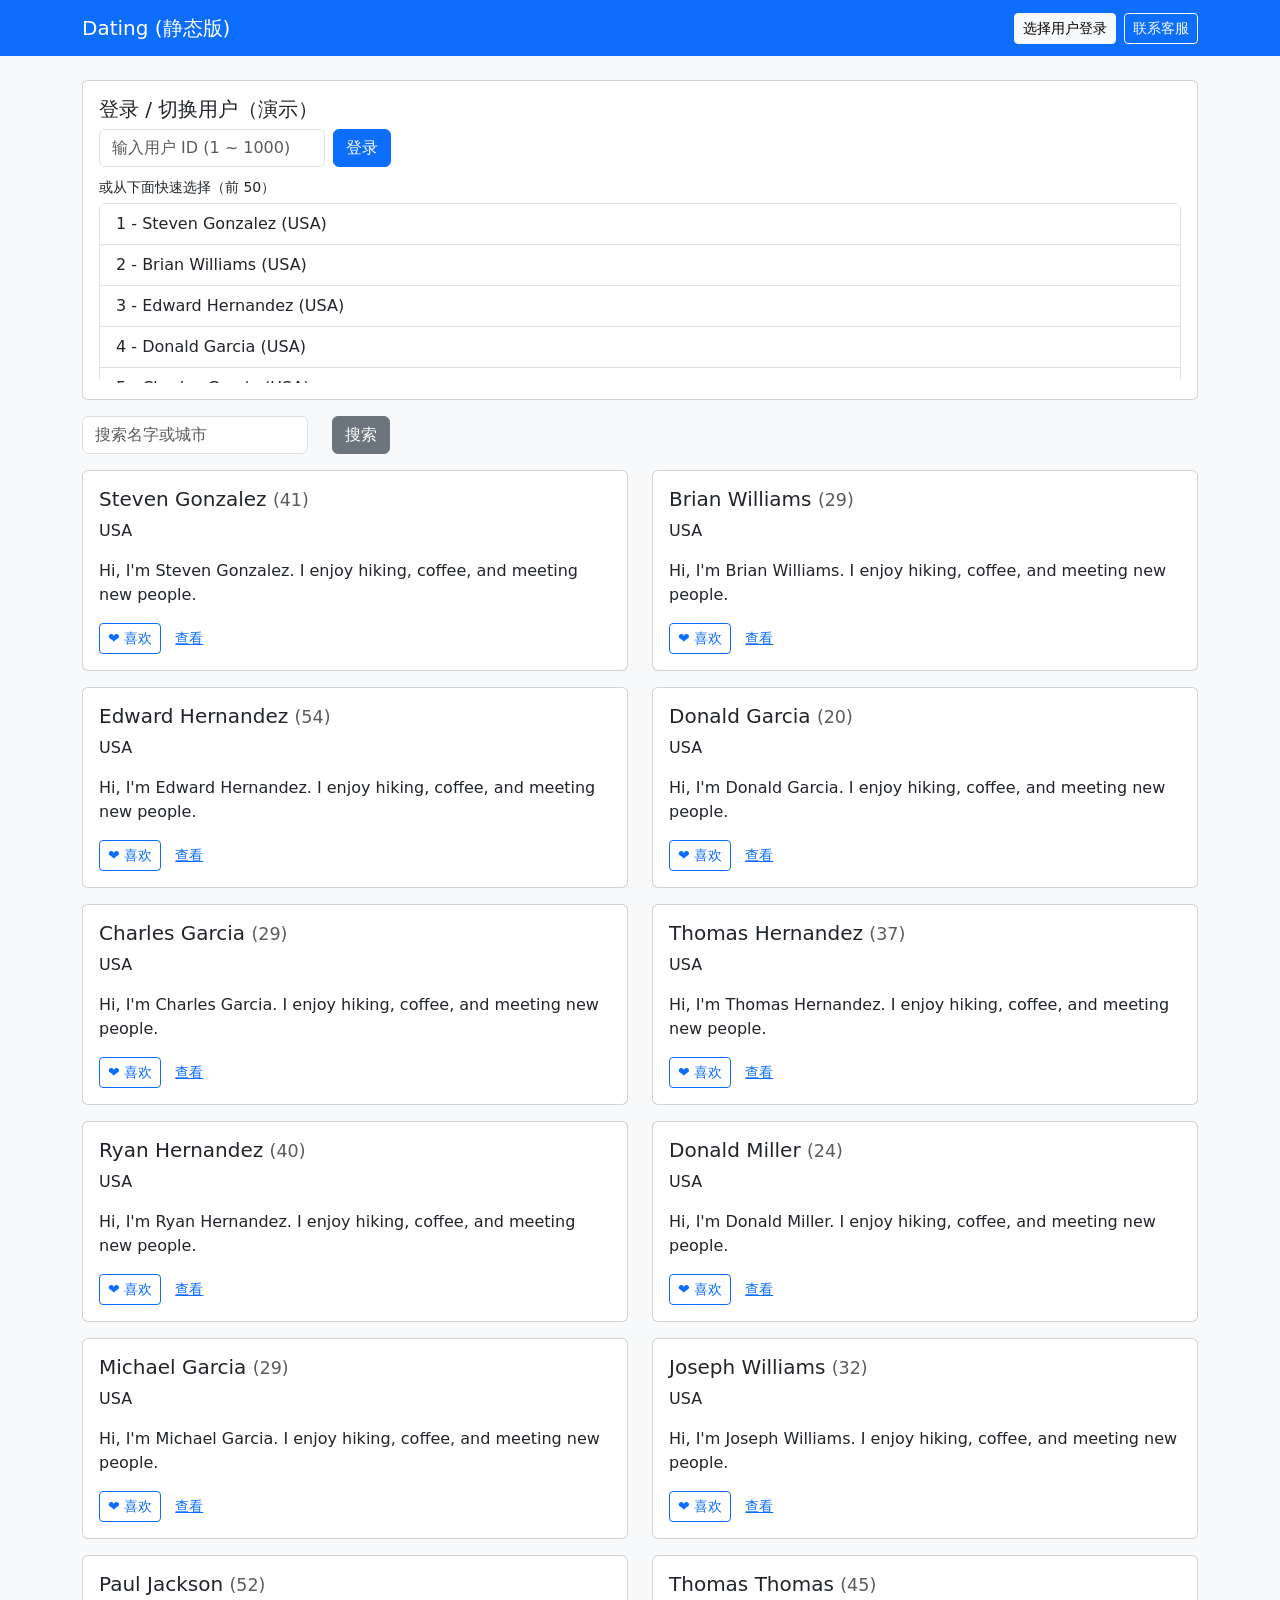
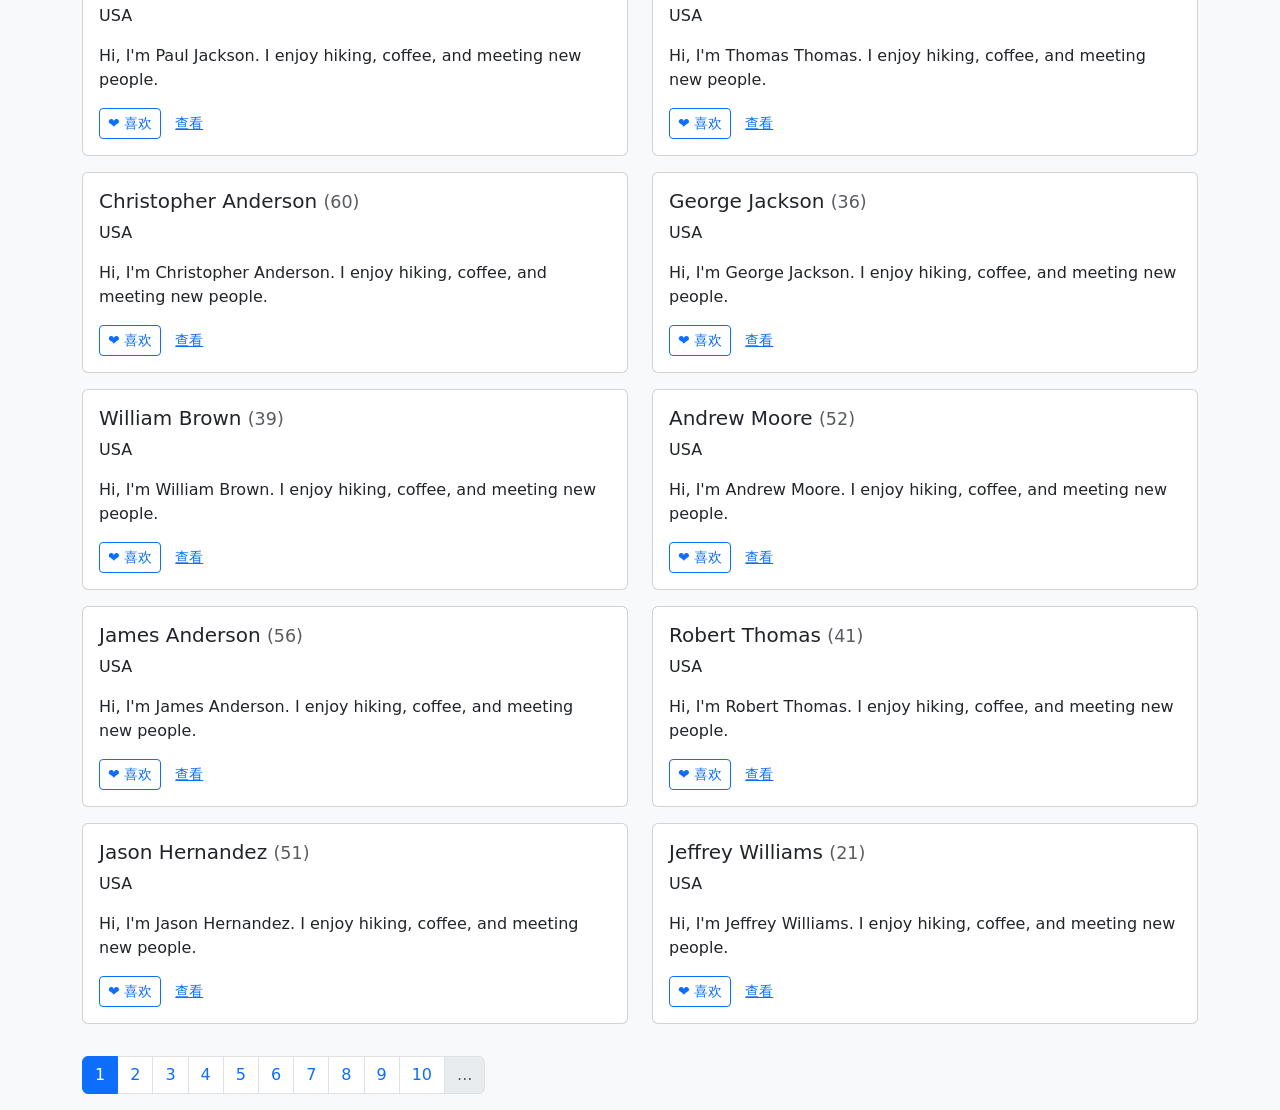
==== index.html @ 517136b0 "Replace app with static front-end (WhatsApp support + show USA only)" ====
<!doctype html>
<html lang="zh">
<head>
  <meta charset="utf-8" />
  <title>静态约会演示</title>
  <meta name="viewport" content="width=device-width,initial-scale=1" />
  <link href="https://cdn.jsdelivr.net/npm/bootstrap@5.3.2/dist/css/bootstrap.min.css" rel="stylesheet">
  <link rel="stylesheet" href="styles.css">
</head>
<body class="bg-light">
  <nav class="navbar navbar-expand navbar-dark bg-primary mb-4">
    <div class="container">
      <a class="navbar-brand" href="#">Dating (静态版)</a>
      <div class="d-flex">
        <button id="btn-show-login" class="btn btn-sm btn-light me-2">选择用户登录</button>
        <button id="btn-admin" class="btn btn-sm btn-outline-light">联系客服</button>
      </div>
    </div>
  </nav>

  <main class="container">
    <div id="login-area" class="mb-3 card p-3">
      <h5>登录 / 切换用户（演示）</h5>
      <div class="row g-2">
        <div class="col-auto">
          <input id="input-user-id" class="form-control" placeholder="输入用户 ID (1 ~ 1000)">
        </div>
        <div class="col-auto">
          <button id="btn-login" class="btn btn-primary">登录</button>
        </div>
        <div class="col-12 mt-2">
          <small>或从下面快速选择（前 50）</small>
          <div id="sample-users" class="list-group mt-1" style="max-height:180px; overflow:auto;"></div>
        </div>
      </div>
    </div>

    <div id="profile-list" class="row"></div>

    <nav>
      <ul id="pager" class="pagination mt-3"></ul>
    </nav>
  </main>

  <!-- 模态: 查看单个档案 -->
  <div class="modal" tabindex="-1" id="profileModal">
    <div class="modal-dialog">
      <div class="modal-content">
        <div class="modal-header">
          <h5 id="modal-name" class="modal-title"></h5>
          <button type="button" class="btn-close" id="close-modal"></button>
        </div>
        <div class="modal-body">
          <p id="modal-city"></p>
          <p id="modal-bio"></p>
          <div id="modal-actions"></div>
          <div id="modal-ticket" class="mt-3"></div>
        </div>
      </div>
    </div>
  </div>

  <script src="app.js"></script>
</body>
</html>
---- styles.css ----
/* styles.css */
body { font-family: system-ui, -apple-system, "Segoe UI", Roboto, "Helvetica Neue", Arial; }
.profile-card { min-height: 160px; }
.admin-panel { position: fixed; right: 20px; top: 80px; width: 420px; max-height: 70vh; overflow:auto; z-index: 1050; }
.modal { display:none; position: fixed; left:0; top:0; right:0; bottom:0; align-items:center; justify-content:center; background: rgba(0,0,0,0.4); z-index:2000; }
.modal .modal-dialog { max-width: 540px; }
.modal.show { display:flex; }
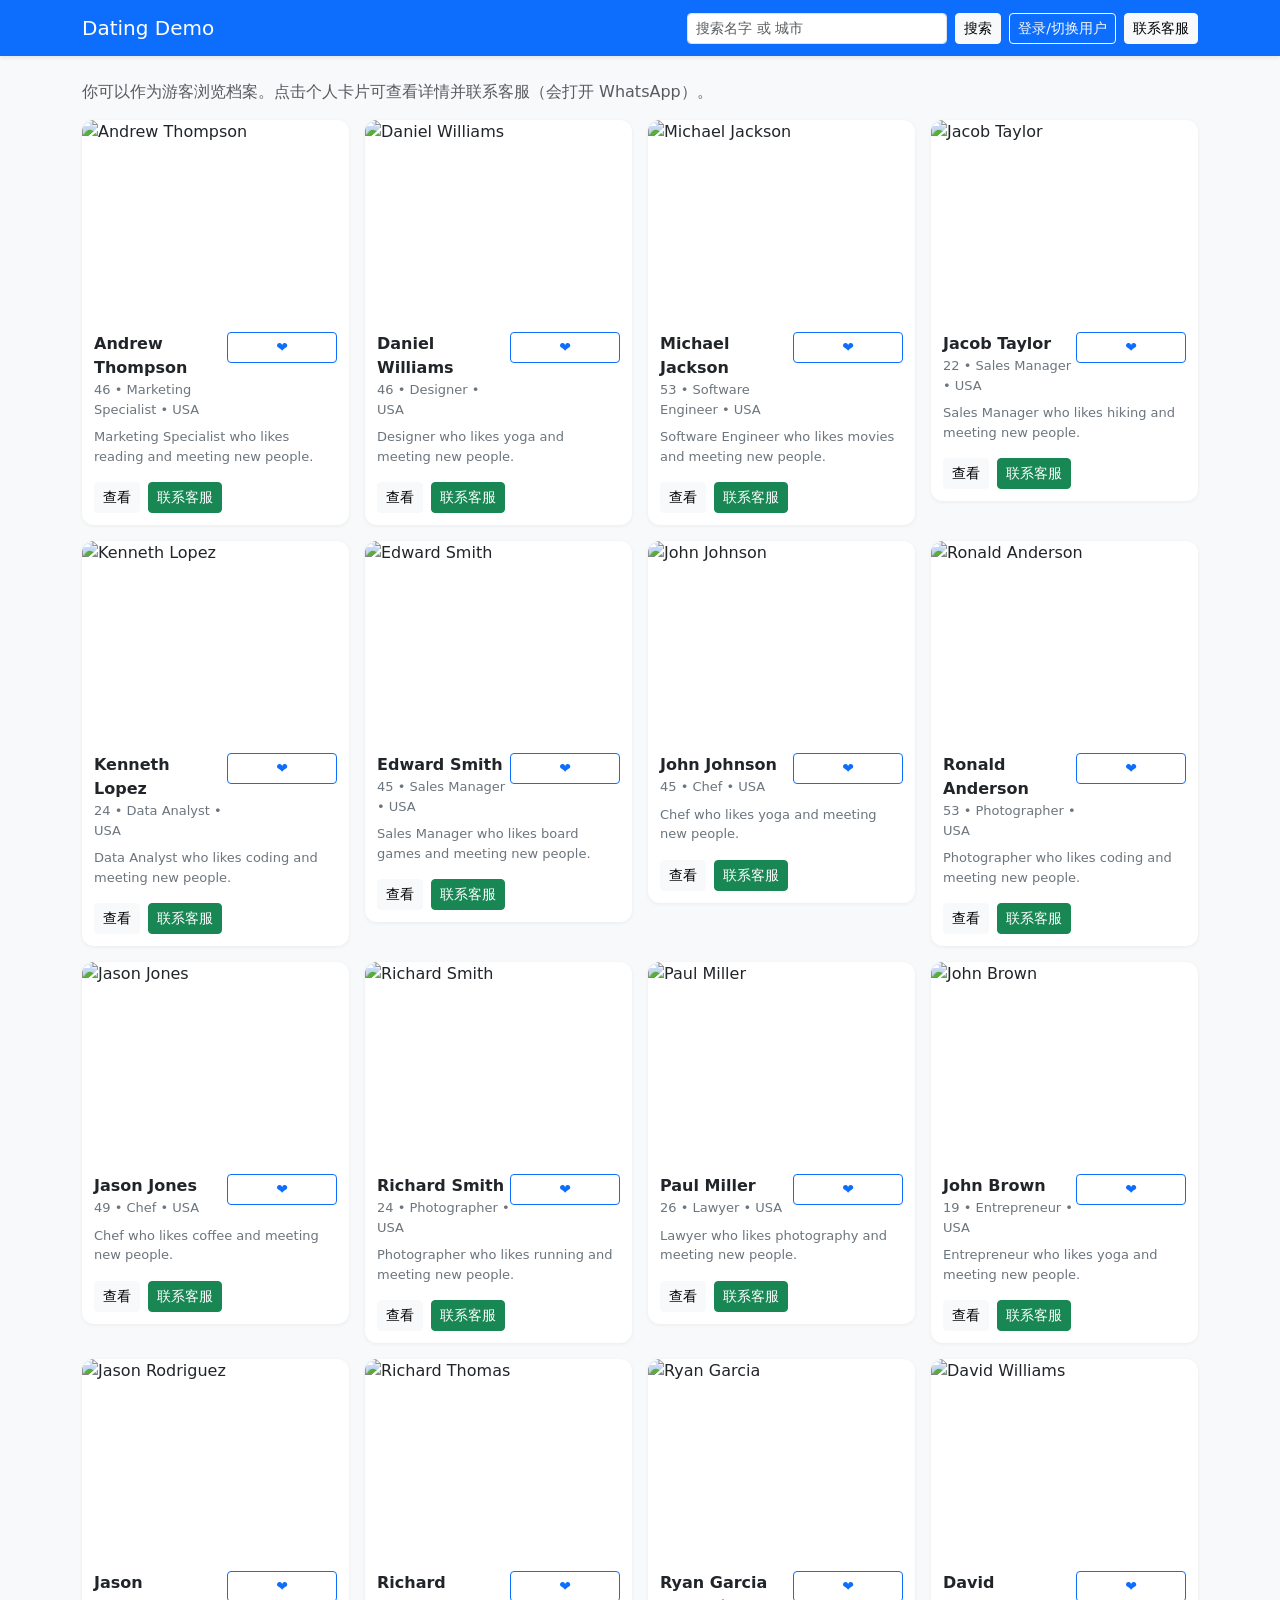
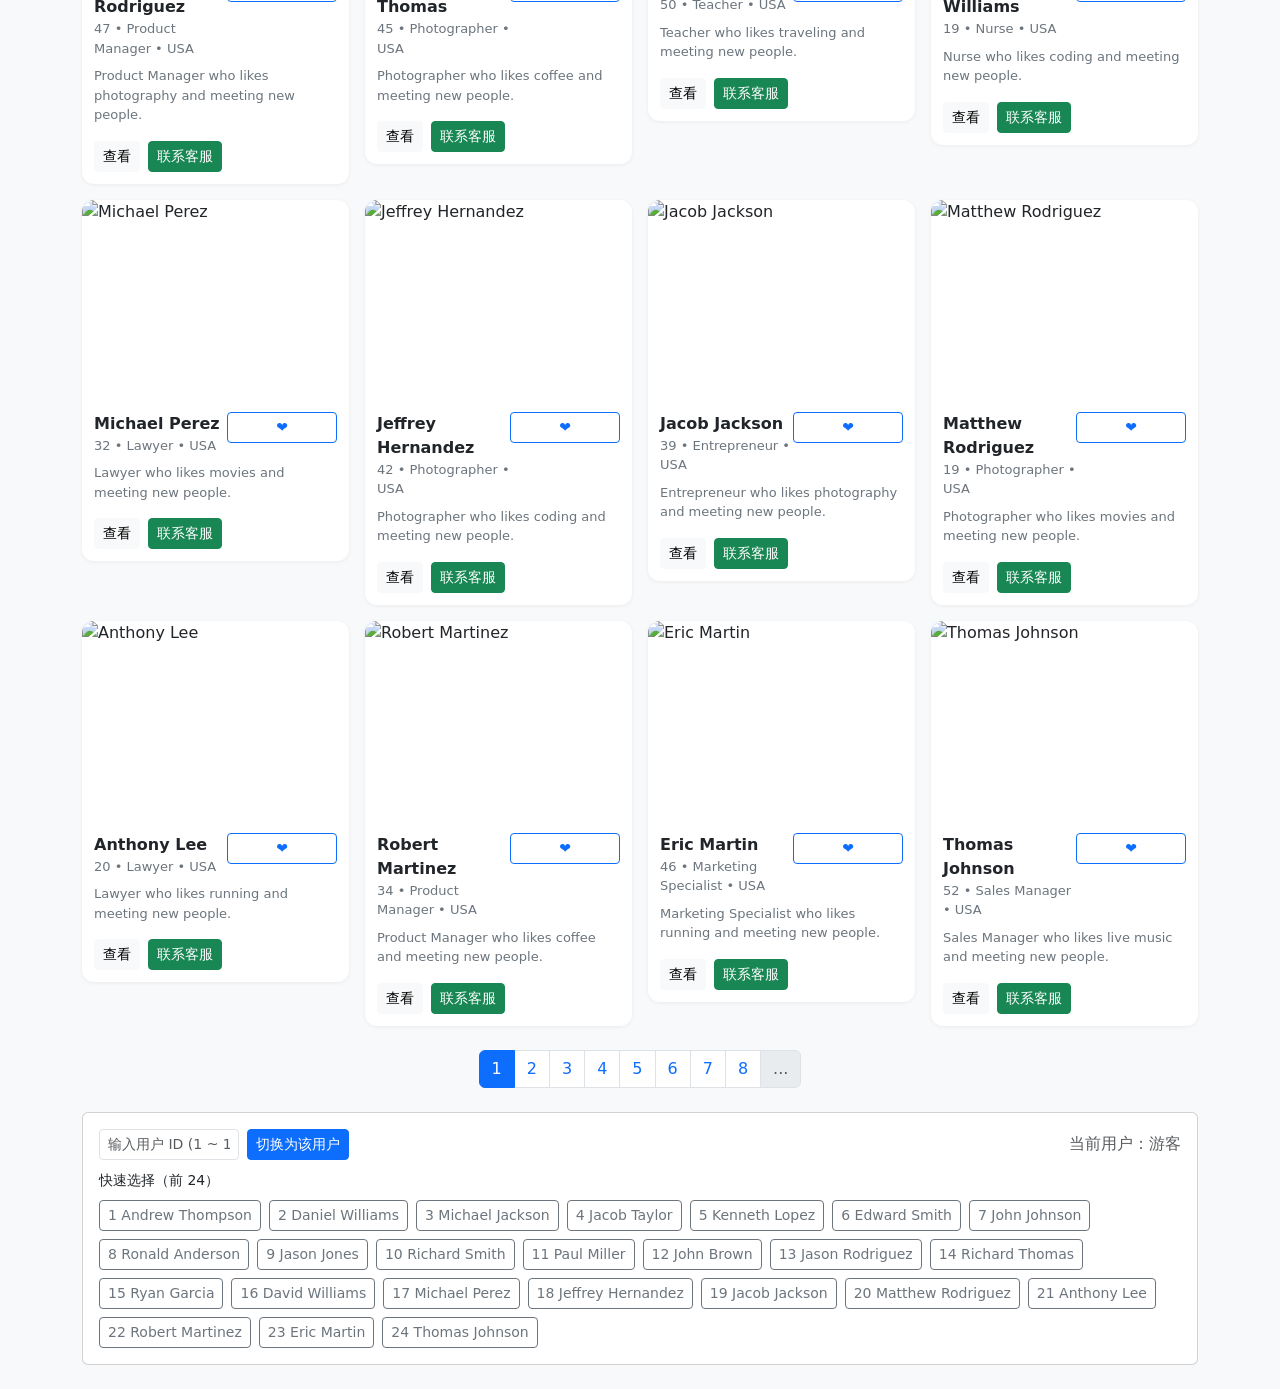
==== commit acf99adf: "Improve static UI: guest browse, photos, contact per profile, better layout" ====
--- a/index.html
+++ b/index.html
@@ -2,59 +2,65 @@
 <html lang="zh">
 <head>
   <meta charset="utf-8" />
-  <title>静态约会演示</title>
+  <title>Dating (静态演示) — 浏览</title>
   <meta name="viewport" content="width=device-width,initial-scale=1" />
   <link href="https://cdn.jsdelivr.net/npm/bootstrap@5.3.2/dist/css/bootstrap.min.css" rel="stylesheet">
   <link rel="stylesheet" href="styles.css">
 </head>
 <body class="bg-light">
-  <nav class="navbar navbar-expand navbar-dark bg-primary mb-4">
+  <nav class="navbar navbar-expand-lg navbar-dark bg-primary shadow-sm">
     <div class="container">
-      <a class="navbar-brand" href="#">Dating (静态版)</a>
-      <div class="d-flex">
-        <button id="btn-show-login" class="btn btn-sm btn-light me-2">选择用户登录</button>
-        <button id="btn-admin" class="btn btn-sm btn-outline-light">联系客服</button>
+      <a class="navbar-brand" href="#">Dating Demo</a>
+      <div class="d-flex align-items-center gap-2">
+        <input id="search-q" class="form-control form-control-sm" style="width:260px" placeholder="搜索名字 或 城市">
+        <button id="btn-search" class="btn btn-sm btn-light">搜索</button>
+        <button id="btn-show-login" class="btn btn-sm btn-outline-light">登录/切换用户</button>
+        <button id="btn-contact-support" class="btn btn-sm btn-light">联系客服</button>
       </div>
     </div>
   </nav>
 
-  <main class="container">
-    <div id="login-area" class="mb-3 card p-3">
-      <h5>登录 / 切换用户（演示）</h5>
-      <div class="row g-2">
-        <div class="col-auto">
-          <input id="input-user-id" class="form-control" placeholder="输入用户 ID (1 ~ 1000)">
-        </div>
-        <div class="col-auto">
-          <button id="btn-login" class="btn btn-primary">登录</button>
-        </div>
-        <div class="col-12 mt-2">
-          <small>或从下面快速选择（前 50）</small>
-          <div id="sample-users" class="list-group mt-1" style="max-height:180px; overflow:auto;"></div>
-        </div>
+  <main class="container my-4">
+    <div id="info-row" class="mb-3 text-muted">你可以作为游客浏览档案。点击个人卡片可查看详情并联系客服（会打开 WhatsApp）。</div>
+
+    <div id="profile-grid" class="row g-3"></div>
+
+    <nav aria-label="Page navigation">
+      <ul id="pager" class="pagination justify-content-center mt-4"></ul>
+    </nav>
+
+    <!-- Login / Switch user area -->
+    <div id="login-area" class="card p-3 mt-4">
+      <div class="d-flex gap-2 align-items-center mb-2">
+        <input id="input-user-id" class="form-control form-control-sm" style="width:140px" placeholder="输入用户 ID (1 ~ 1000)">
+        <button id="btn-login" class="btn btn-primary btn-sm">切换为该用户</button>
+        <div class="ms-auto text-muted">当前用户：<span id="current-user">游客</span></div>
+      </div>
+      <div>
+        <small>快速选择（前 24）</small>
+        <div id="sample-users" class="d-flex flex-wrap gap-2 mt-2"></div>
       </div>
     </div>
 
-    <div id="profile-list" class="row"></div>
-
-    <nav>
-      <ul id="pager" class="pagination mt-3"></ul>
-    </nav>
   </main>
 
-  <!-- 模态: 查看单个档案 -->
-  <div class="modal" tabindex="-1" id="profileModal">
-    <div class="modal-dialog">
+  <!-- Profile Modal -->
+  <div class="modal" id="profileModal" tabindex="-1">
+    <div class="modal-dialog modal-lg">
       <div class="modal-content">
-        <div class="modal-header">
-          <h5 id="modal-name" class="modal-title"></h5>
-          <button type="button" class="btn-close" id="close-modal"></button>
+        <div class="modal-body p-3">
+          <div class="d-flex gap-3">
+            <img id="modal-photo" src="" class="rounded" style="width:180px; height:180px; object-fit:cover">
+            <div class="flex-grow-1">
+              <h4 id="modal-name"></h4>
+              <div class="text-muted mb-2" id="modal-location"></div>
+              <p id="modal-bio"></p>
+              <div id="modal-actions" class="mt-3"></div>
+            </div>
+          </div>
         </div>
-        <div class="modal-body">
-          <p id="modal-city"></p>
-          <p id="modal-bio"></p>
-          <div id="modal-actions"></div>
-          <div id="modal-ticket" class="mt-3"></div>
+        <div class="modal-footer">
+          <button id="close-modal" class="btn btn-sm btn-secondary">关闭</button>
         </div>
       </div>
     </div>
--- a/styles.css
+++ b/styles.css
@@ -1,7 +1,17 @@
 /* styles.css */
-body { font-family: system-ui, -apple-system, "Segoe UI", Roboto, "Helvetica Neue", Arial; }
-.profile-card { min-height: 160px; }
-.admin-panel { position: fixed; right: 20px; top: 80px; width: 420px; max-height: 70vh; overflow:auto; z-index: 1050; }
-.modal { display:none; position: fixed; left:0; top:0; right:0; bottom:0; align-items:center; justify-content:center; background: rgba(0,0,0,0.4); z-index:2000; }
-.modal .modal-dialog { max-width: 540px; }
-.modal.show { display:flex; }
+:root{ --card-bg: #fff; --muted:#6c757d }
+body{ font-family: Inter, ui-sans-serif, system-ui, -apple-system, "Segoe UI", Roboto, "Helvetica Neue", Arial; }
+.profile-card{ background:var(--card-bg); border-radius:12px; box-shadow:0 1px 4px rgba(0,0,0,.06); overflow:hidden }
+.profile-photo{ width:100%; height:200px; object-fit:cover; display:block }
+.profile-body{ padding:12px }
+.profile-name{ font-weight:600 }
+.profile-sub{ color:var(--muted); font-size:13px }
+.btn-like{ width:110px }
+.modal{ display:none; position:fixed; inset:0; align-items:center; justify-content:center; background: rgba(0,0,0,0.4); z-index:2000 }
+.modal.show{ display:flex }
+
+/* grid responsiveness */
+@media(min-width:1400px){ .col-xl-3 { max-width: 25% } }
+
+/* small helper */
+.small-muted{ color:var(--muted); font-size:13px }
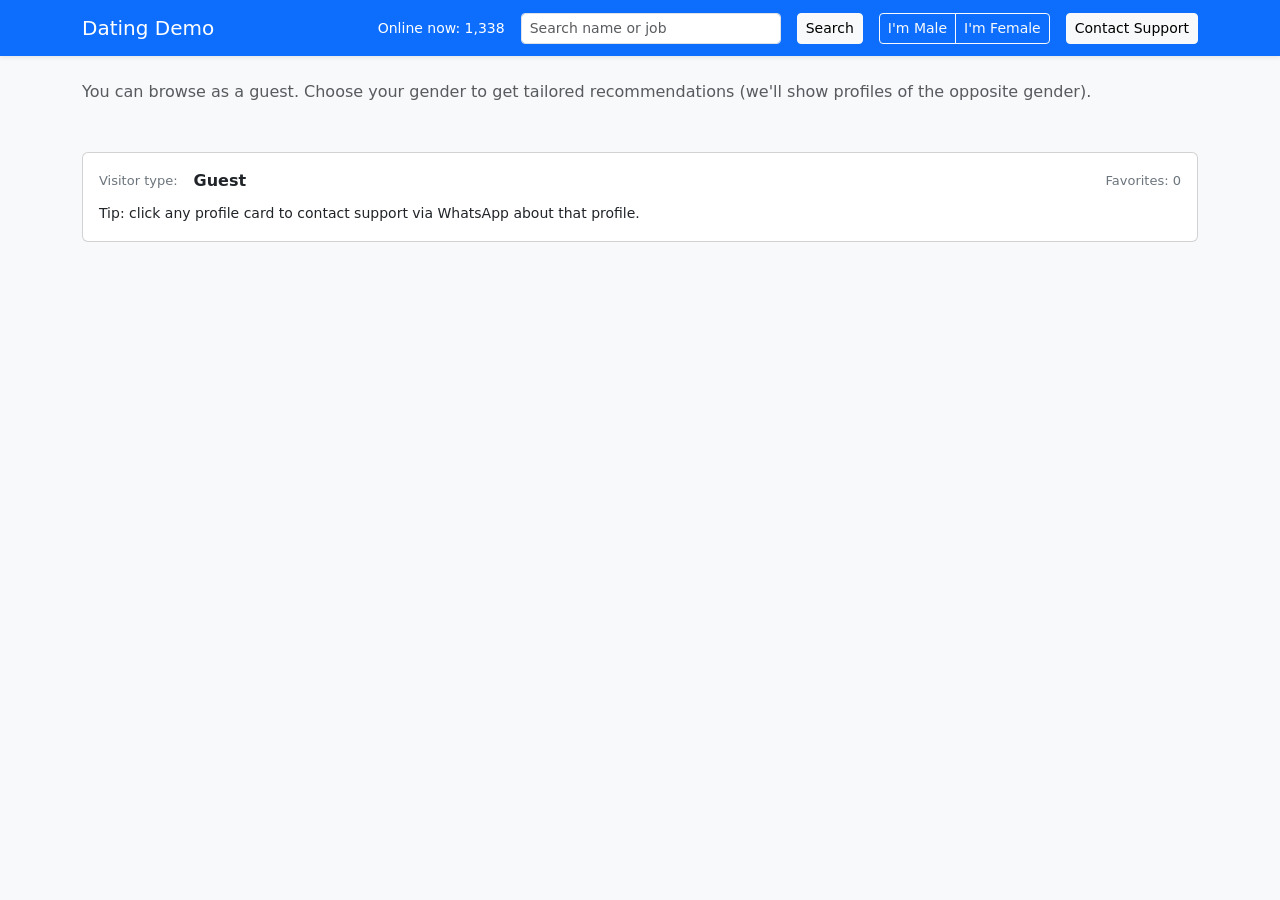
==== commit 5031a39a: "English UX: gender selection, remove switch-user, card-click WhatsApp, online counter, favorites" ====
--- a/index.html
+++ b/index.html
@@ -1,8 +1,8 @@
 <!doctype html>
-<html lang="zh">
+<html lang="en">
 <head>
   <meta charset="utf-8" />
-  <title>Dating (静态演示) — 浏览</title>
+  <title>Dating Demo — Browse</title>
   <meta name="viewport" content="width=device-width,initial-scale=1" />
   <link href="https://cdn.jsdelivr.net/npm/bootstrap@5.3.2/dist/css/bootstrap.min.css" rel="stylesheet">
   <link rel="stylesheet" href="styles.css">
@@ -11,17 +11,21 @@
   <nav class="navbar navbar-expand-lg navbar-dark bg-primary shadow-sm">
     <div class="container">
       <a class="navbar-brand" href="#">Dating Demo</a>
-      <div class="d-flex align-items-center gap-2">
-        <input id="search-q" class="form-control form-control-sm" style="width:260px" placeholder="搜索名字 或 城市">
-        <button id="btn-search" class="btn btn-sm btn-light">搜索</button>
-        <button id="btn-show-login" class="btn btn-sm btn-outline-light">登录/切换用户</button>
-        <button id="btn-contact-support" class="btn btn-sm btn-light">联系客服</button>
+      <div class="d-flex align-items-center gap-3">
+        <div class="text-white small" id="online-area">Online now: <span id="online-count">0</span></div>
+        <input id="search-q" class="form-control form-control-sm" style="width:260px" placeholder="Search name or job">
+        <button id="btn-search" class="btn btn-sm btn-light">Search</button>
+        <div class="btn-group" role="group">
+          <button id="btn-gender-male" class="btn btn-sm btn-outline-light">I'm Male</button>
+          <button id="btn-gender-female" class="btn btn-sm btn-outline-light">I'm Female</button>
+        </div>
+        <button id="btn-contact-support" class="btn btn-sm btn-light">Contact Support</button>
       </div>
     </div>
   </nav>
 
   <main class="container my-4">
-    <div id="info-row" class="mb-3 text-muted">你可以作为游客浏览档案。点击个人卡片可查看详情并联系客服（会打开 WhatsApp）。</div>
+    <div id="info-row" class="mb-3 text-muted">You can browse as a guest. Choose your gender to get tailored recommendations (we'll show profiles of the opposite gender).</div>
 
     <div id="profile-grid" class="row g-3"></div>
 
@@ -29,16 +33,14 @@
       <ul id="pager" class="pagination justify-content-center mt-4"></ul>
     </nav>
 
-    <!-- Login / Switch user area -->
-    <div id="login-area" class="card p-3 mt-4">
+    <div id="visitor-area" class="card p-3 mt-4">
       <div class="d-flex gap-2 align-items-center mb-2">
-        <input id="input-user-id" class="form-control form-control-sm" style="width:140px" placeholder="输入用户 ID (1 ~ 1000)">
-        <button id="btn-login" class="btn btn-primary btn-sm">切换为该用户</button>
-        <div class="ms-auto text-muted">当前用户：<span id="current-user">游客</span></div>
+        <div class="me-2 small-muted">Visitor type:</div>
+        <div id="visitor-type" class="fw-semibold">Guest</div>
+        <div class="ms-auto small-muted">Favorites: <span id="fav-count">0</span></div>
       </div>
       <div>
-        <small>快速选择（前 24）</small>
-        <div id="sample-users" class="d-flex flex-wrap gap-2 mt-2"></div>
+        <small>Tip: click any profile card to contact support via WhatsApp about that profile.</small>
       </div>
     </div>
 
@@ -60,7 +62,7 @@
           </div>
         </div>
         <div class="modal-footer">
-          <button id="close-modal" class="btn btn-sm btn-secondary">关闭</button>
+          <button id="close-modal" class="btn btn-sm btn-secondary">Close</button>
         </div>
       </div>
     </div>
--- a/styles.css
+++ b/styles.css
@@ -1,8 +1,8 @@
 /* styles.css */
 :root{ --card-bg: #fff; --muted:#6c757d }
 body{ font-family: Inter, ui-sans-serif, system-ui, -apple-system, "Segoe UI", Roboto, "Helvetica Neue", Arial; }
-.profile-card{ background:var(--card-bg); border-radius:12px; box-shadow:0 1px 4px rgba(0,0,0,.06); overflow:hidden }
-.profile-photo{ width:100%; height:200px; object-fit:cover; display:block }
+.profile-card{ background:var(--card-bg); border-radius:12px; box-shadow:0 1px 8px rgba(0,0,0,.08); overflow:hidden; cursor:pointer }
+.profile-photo{ width:100%; height:220px; object-fit:cover; display:block }
 .profile-body{ padding:12px }
 .profile-name{ font-weight:600 }
 .profile-sub{ color:var(--muted); font-size:13px }
@@ -13,5 +13,4 @@
 /* grid responsiveness */
 @media(min-width:1400px){ .col-xl-3 { max-width: 25% } }
 
-/* small helper */
 .small-muted{ color:var(--muted); font-size:13px }
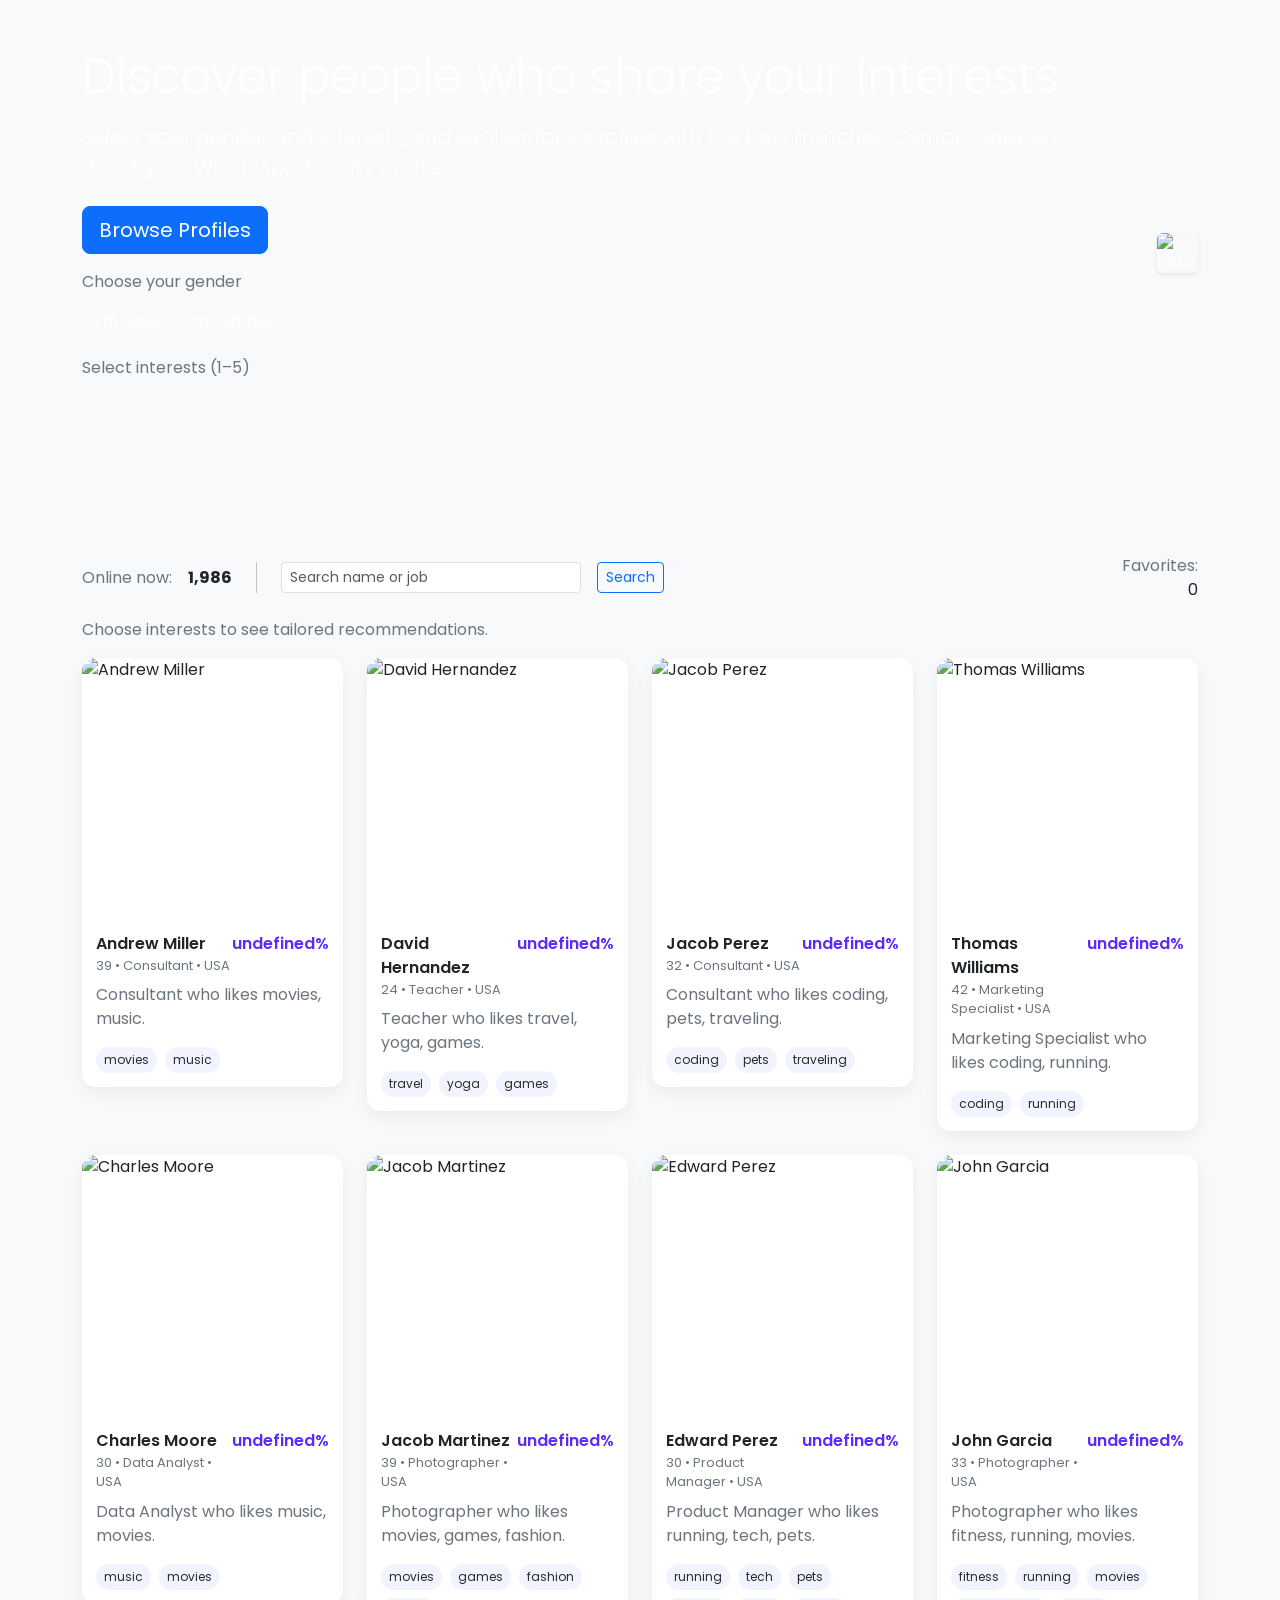
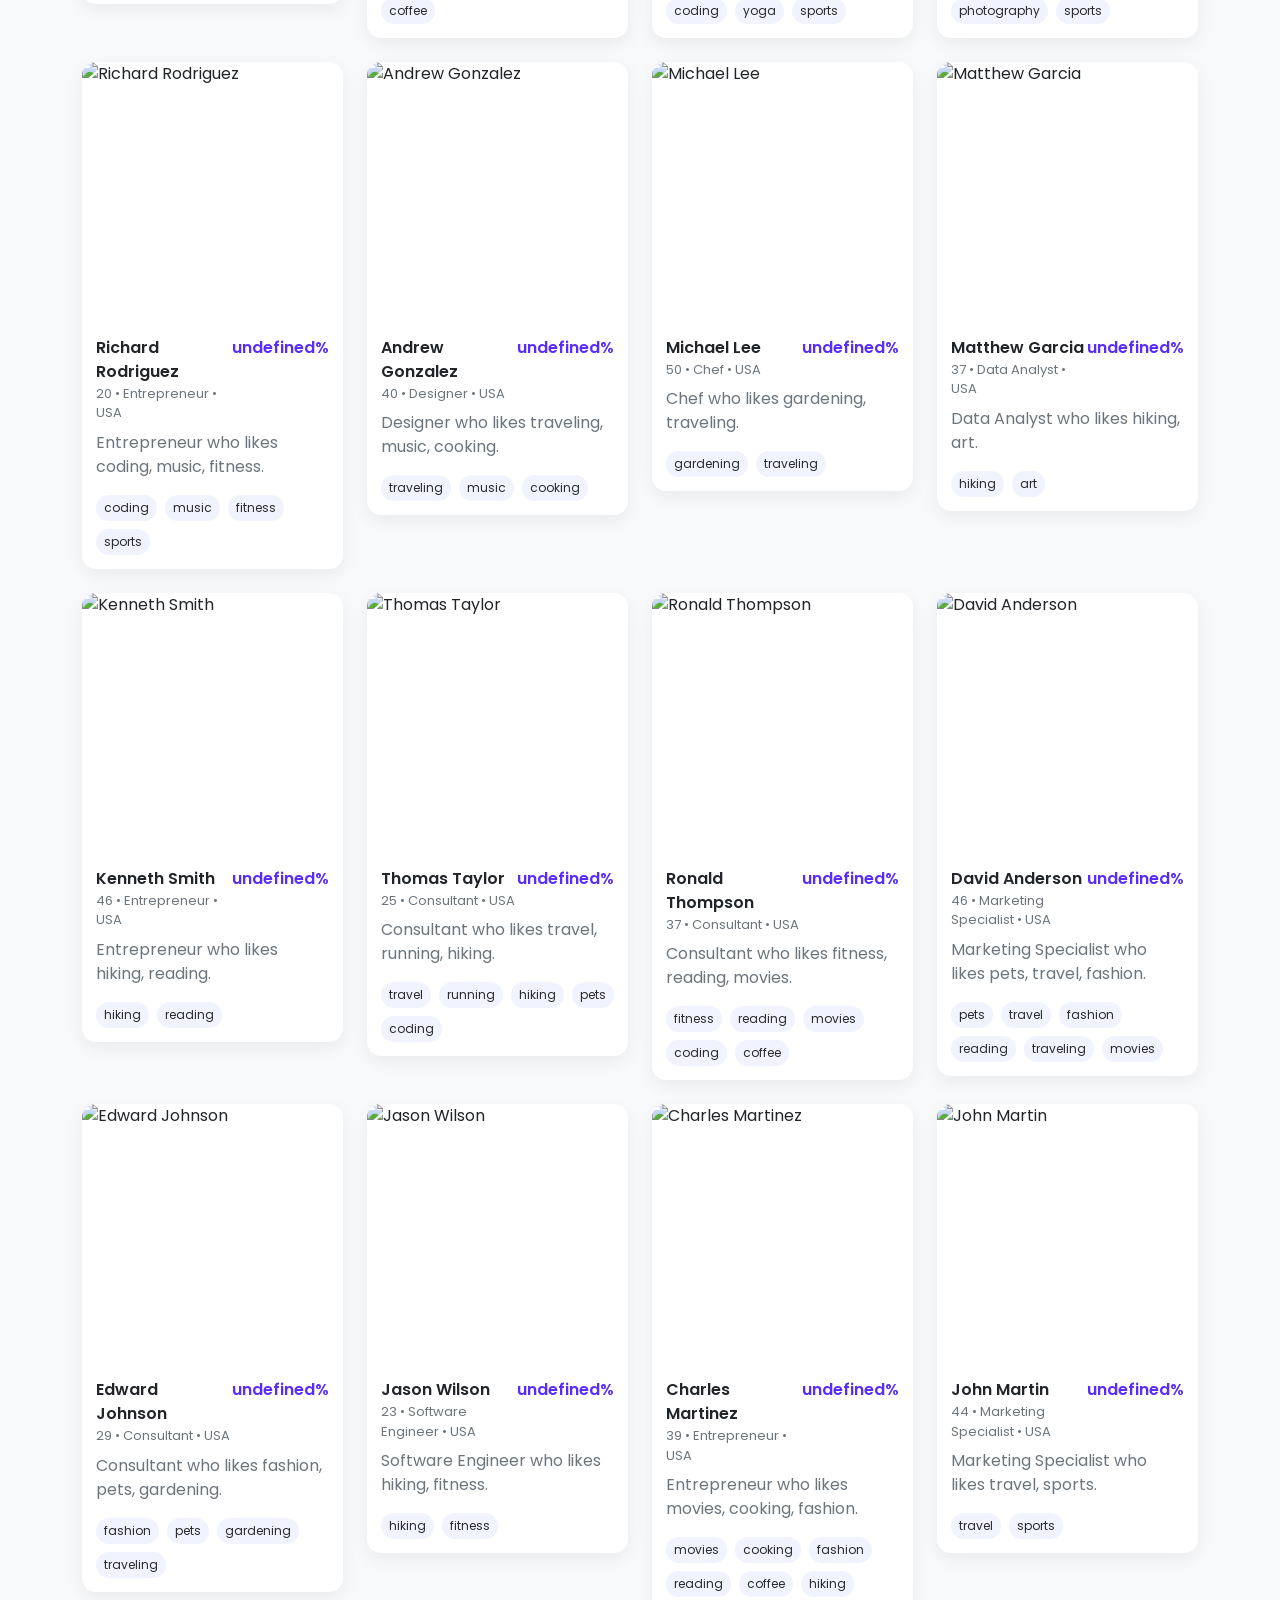
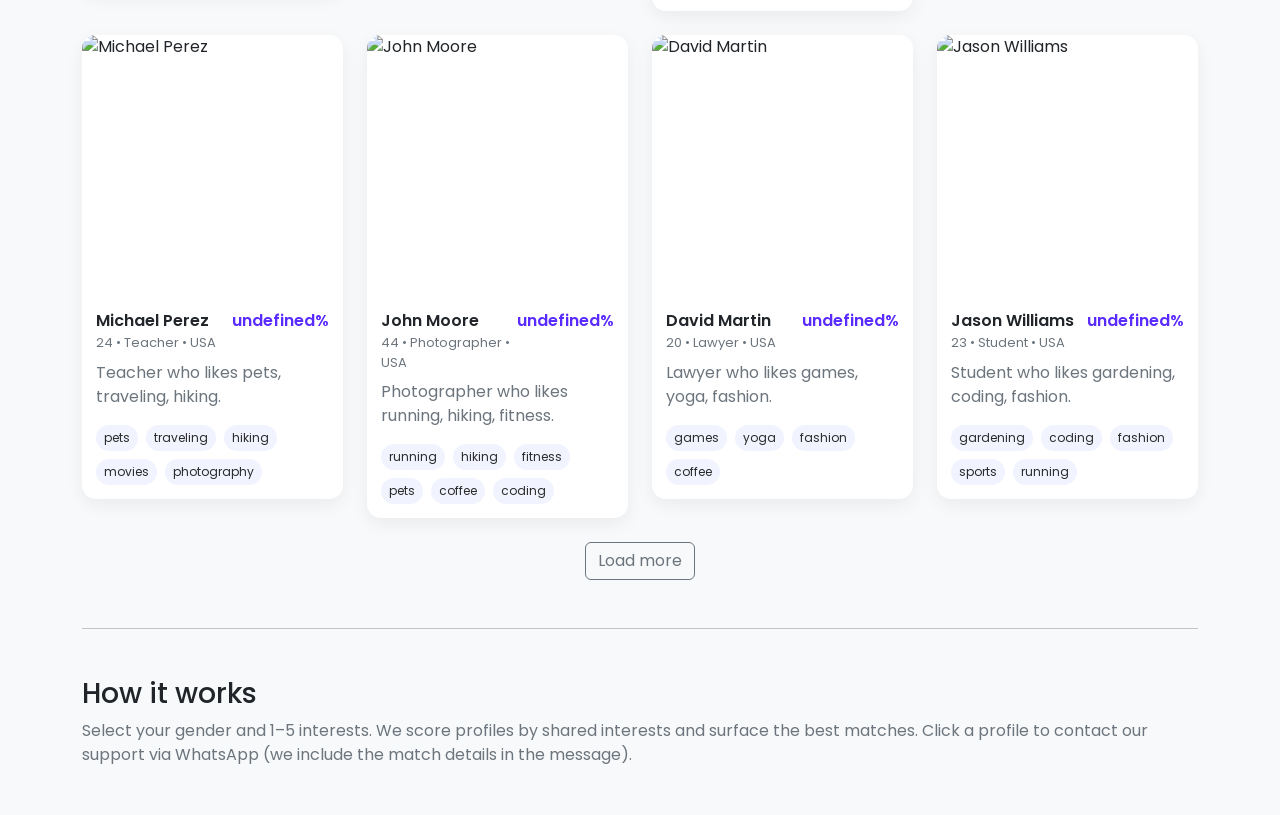
==== commit 71dfb52b: "Homepage polish: hero, interest matching, nicer cards, match score, load more" ====
--- a/index.html
+++ b/index.html
@@ -2,67 +2,86 @@
 <html lang="en">
 <head>
   <meta charset="utf-8" />
-  <title>Dating Demo — Browse</title>
+  <title>Dating — Discover Matches</title>
   <meta name="viewport" content="width=device-width,initial-scale=1" />
+  <link href="https://fonts.googleapis.com/css2?family=Poppins:wght@300;400;600;700&display=swap" rel="stylesheet">
   <link href="https://cdn.jsdelivr.net/npm/bootstrap@5.3.2/dist/css/bootstrap.min.css" rel="stylesheet">
   <link rel="stylesheet" href="styles.css">
 </head>
 <body class="bg-light">
-  <nav class="navbar navbar-expand-lg navbar-dark bg-primary shadow-sm">
-    <div class="container">
-      <a class="navbar-brand" href="#">Dating Demo</a>
-      <div class="d-flex align-items-center gap-3">
-        <div class="text-white small" id="online-area">Online now: <span id="online-count">0</span></div>
-        <input id="search-q" class="form-control form-control-sm" style="width:260px" placeholder="Search name or job">
-        <button id="btn-search" class="btn btn-sm btn-light">Search</button>
-        <div class="btn-group" role="group">
-          <button id="btn-gender-male" class="btn btn-sm btn-outline-light">I'm Male</button>
-          <button id="btn-gender-female" class="btn btn-sm btn-outline-light">I'm Female</button>
+  <header class="site-hero bg-gradient py-5">
+    <div class="container d-flex flex-column flex-md-row align-items-center gap-4">
+      <div class="hero-copy">
+        <h1 class="display-5 mb-3">Discover people who share your interests</h1>
+        <p class="lead mb-4">Select your gender and interests, and we’ll surface profiles with the best matches. Contact support directly via WhatsApp for any profile.</p>
+        <div class="d-flex gap-2 mb-3">
+          <a id="cta-browse" class="btn btn-primary btn-lg">Browse Profiles</a>
+          <a id="cta-how" class="btn btn-outline-light btn-lg">How it works</a>
         </div>
-        <button id="btn-contact-support" class="btn btn-sm btn-light">Contact Support</button>
+        <div class="hero-controls mt-3">
+          <div class="mb-2 small-muted">Choose your gender</div>
+          <div class="btn-group mb-3" role="group">
+            <button id="hero-male" class="btn btn-light">I'm Male</button>
+            <button id="hero-female" class="btn btn-light">I'm Female</button>
+          </div>
+          <div class="mb-2 small-muted">Select interests (1–5)</div>
+          <div id="hero-interests" class="d-flex flex-wrap gap-2"></div>
+        </div>
+      </div>
+      <div class="hero-art d-none d-md-block ms-auto">
+        <img src="https://images.unsplash.com/photo-1524504388940-b1c1722653e1?q=80&w=800&auto=format&fit=crop&ixlib=rb-4.0.3&s=8c8b3e5b9e3b6a6f2e8a6c3d4b2d6e3a" alt="hero" class="rounded hero-image shadow-sm">
       </div>
     </div>
-  </nav>
+  </header>
 
-  <main class="container my-4">
-    <div id="info-row" class="mb-3 text-muted">You can browse as a guest. Choose your gender to get tailored recommendations (we'll show profiles of the opposite gender).</div>
-
-    <div id="profile-grid" class="row g-3"></div>
-
-    <nav aria-label="Page navigation">
-      <ul id="pager" class="pagination justify-content-center mt-4"></ul>
-    </nav>
-
-    <div id="visitor-area" class="card p-3 mt-4">
-      <div class="d-flex gap-2 align-items-center mb-2">
-        <div class="me-2 small-muted">Visitor type:</div>
-        <div id="visitor-type" class="fw-semibold">Guest</div>
-        <div class="ms-auto small-muted">Favorites: <span id="fav-count">0</span></div>
+  <main class="container my-5">
+    <div class="d-flex justify-content-between align-items-center mb-3">
+      <div class="d-flex align-items-center gap-3">
+        <div class="small-muted">Online now:</div>
+        <div class="fw-bold" id="online-count">0</div>
+        <div class="vr mx-2"></div>
+        <input id="search-q" class="form-control form-control-sm" style="width:300px" placeholder="Search name or job">
+        <button id="btn-search" class="btn btn-sm btn-outline-primary">Search</button>
       </div>
-      <div>
-        <small>Tip: click any profile card to contact support via WhatsApp about that profile.</small>
+      <div class="text-end">
+        <div class="small-muted">Favorites:</div>
+        <div id="fav-count">0</div>
       </div>
     </div>
 
+    <section id="results">
+      <div id="match-summary" class="mb-3 small-muted">Choose interests to see tailored recommendations.</div>
+      <div id="profile-grid" class="row g-4"></div>
+      <div class="text-center mt-4">
+        <button id="btn-load-more" class="btn btn-outline-secondary">Load more</button>
+      </div>
+    </section>
+
+    <hr class="my-5">
+    <section class="how-it-works mb-5">
+      <h3>How it works</h3>
+      <p class="small-muted">Select your gender and 1–5 interests. We score profiles by shared interests and surface the best matches. Click a profile to contact our support via WhatsApp (we include the match details in the message).</p>
+    </section>
   </main>
 
   <!-- Profile Modal -->
   <div class="modal" id="profileModal" tabindex="-1">
     <div class="modal-dialog modal-lg">
       <div class="modal-content">
-        <div class="modal-body p-3">
-          <div class="d-flex gap-3">
-            <img id="modal-photo" src="" class="rounded" style="width:180px; height:180px; object-fit:cover">
+        <div class="modal-body p-4">
+          <div class="d-flex gap-4">
+            <img id="modal-photo" src="" class="rounded modal-photo shadow-sm">
             <div class="flex-grow-1">
               <h4 id="modal-name"></h4>
-              <div class="text-muted mb-2" id="modal-location"></div>
+              <div class="text-muted mb-2" id="modal-meta"></div>
               <p id="modal-bio"></p>
-              <div id="modal-actions" class="mt-3"></div>
+              <div id="modal-tags" class="d-flex flex-wrap gap-2"></div>
+              <div class="mt-3" id="modal-actions"></div>
             </div>
           </div>
         </div>
         <div class="modal-footer">
-          <button id="close-modal" class="btn btn-sm btn-secondary">Close</button>
+          <button id="close-modal" class="btn btn-secondary">Close</button>
         </div>
       </div>
     </div>
--- a/styles.css
+++ b/styles.css
@@ -1,16 +1,28 @@
 /* styles.css */
-:root{ --card-bg: #fff; --muted:#6c757d }
-body{ font-family: Inter, ui-sans-serif, system-ui, -apple-system, "Segoe UI", Roboto, "Helvetica Neue", Arial; }
-.profile-card{ background:var(--card-bg); border-radius:12px; box-shadow:0 1px 8px rgba(0,0,0,.08); overflow:hidden; cursor:pointer }
-.profile-photo{ width:100%; height:220px; object-fit:cover; display:block }
-.profile-body{ padding:12px }
-.profile-name{ font-weight:600 }
+:root{
+  --bg-gradient: linear-gradient(90deg, rgba(40,99,255,0.95) 0%, rgba(90,43,255,0.9) 100%);
+  --muted: #6c757d;
+  --card-bg: #ffffff;
+  --accent: #5a2bff;
+}
+body{ font-family: 'Poppins', system-ui, -apple-system, 'Segoe UI', Roboto, 'Helvetica Neue', Arial; background: #f8f9fa; }
+.site-hero{ background: var(--bg-gradient); color: #fff; }
+.site-hero .hero-image{ width:420px; height:320px; object-fit:cover }
+.small-muted{ color:var(--muted); }
+.hero-controls .btn-light{ background: rgba(255,255,255,0.12); color: #fff; }
+
+.profile-card{ background:var(--card-bg); border-radius:14px; overflow:hidden; box-shadow:0 6px 18px rgba(16,24,40,0.06); cursor:pointer; transition:transform .18s ease, box-shadow .18s ease; }
+.profile-card:hover{ transform:translateY(-6px); box-shadow:0 12px 30px rgba(16,24,40,0.12); }
+.profile-photo{ width:100%; height:260px; object-fit:cover; display:block }
+.profile-body{ padding:14px }
+.profile-name{ font-weight:600; font-size:1rem }
 .profile-sub{ color:var(--muted); font-size:13px }
-.btn-like{ width:110px }
-.modal{ display:none; position:fixed; inset:0; align-items:center; justify-content:center; background: rgba(0,0,0,0.4); z-index:2000 }
-.modal.show{ display:flex }
+.tag-chip{ background:#f1f3ff; color:#2b2b2b; padding:4px 8px; border-radius:999px; font-size:12px }
+.tag-chip.match{ background: var(--accent); color: #fff }
+.match-score{ font-weight:600; color:var(--accent); }
+.progress-bar-lite{ height:8px; background:#e9ecef; border-radius:999px; overflow:hidden }
+.progress-bar-lite > i{ display:block; height:100%; background:var(--accent); width:0%; transition:width .4s ease }
 
-/* grid responsiveness */
-@media(min-width:1400px){ .col-xl-3 { max-width: 25% } }
+.modal-photo{ width:180px; height:180px; object-fit:cover }
 
-.small-muted{ color:var(--muted); font-size:13px }
+@media (max-width:767px){ .site-hero .hero-image{ display:none } .profile-photo{ height:200px } }
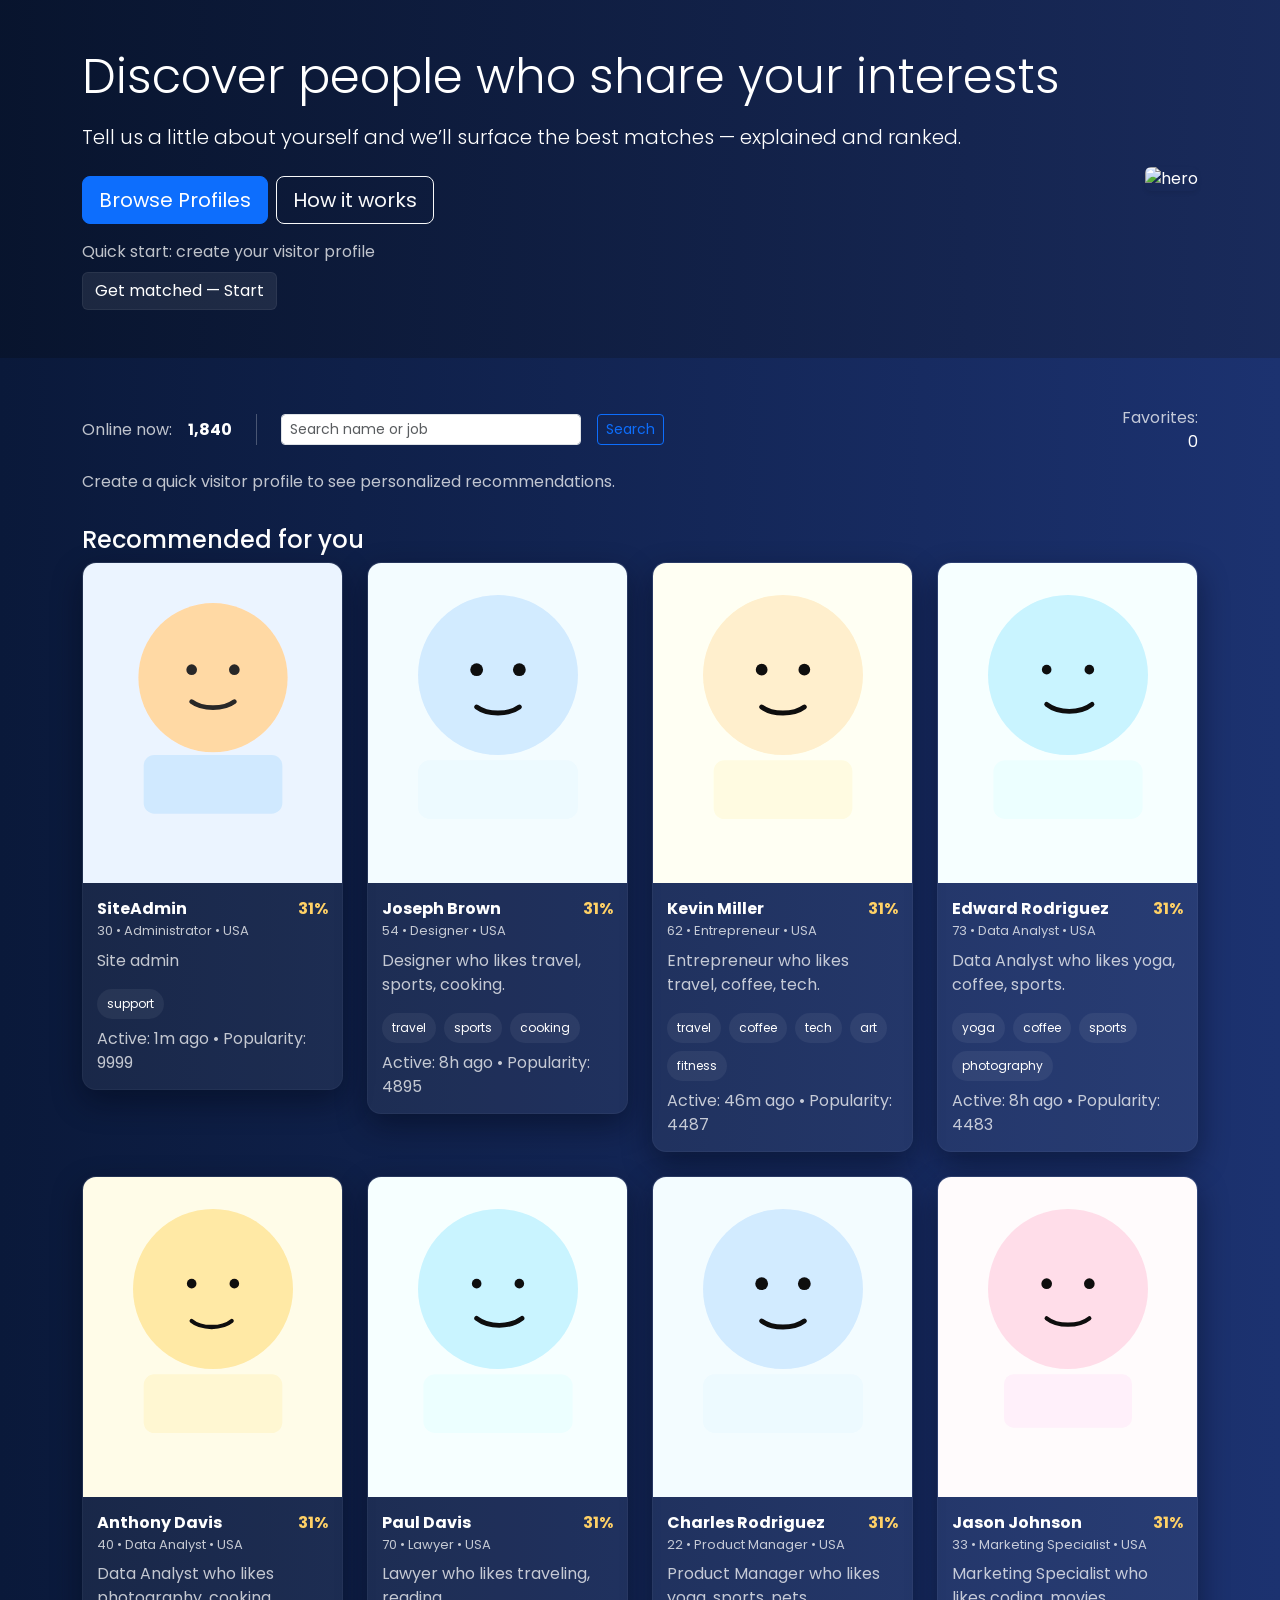
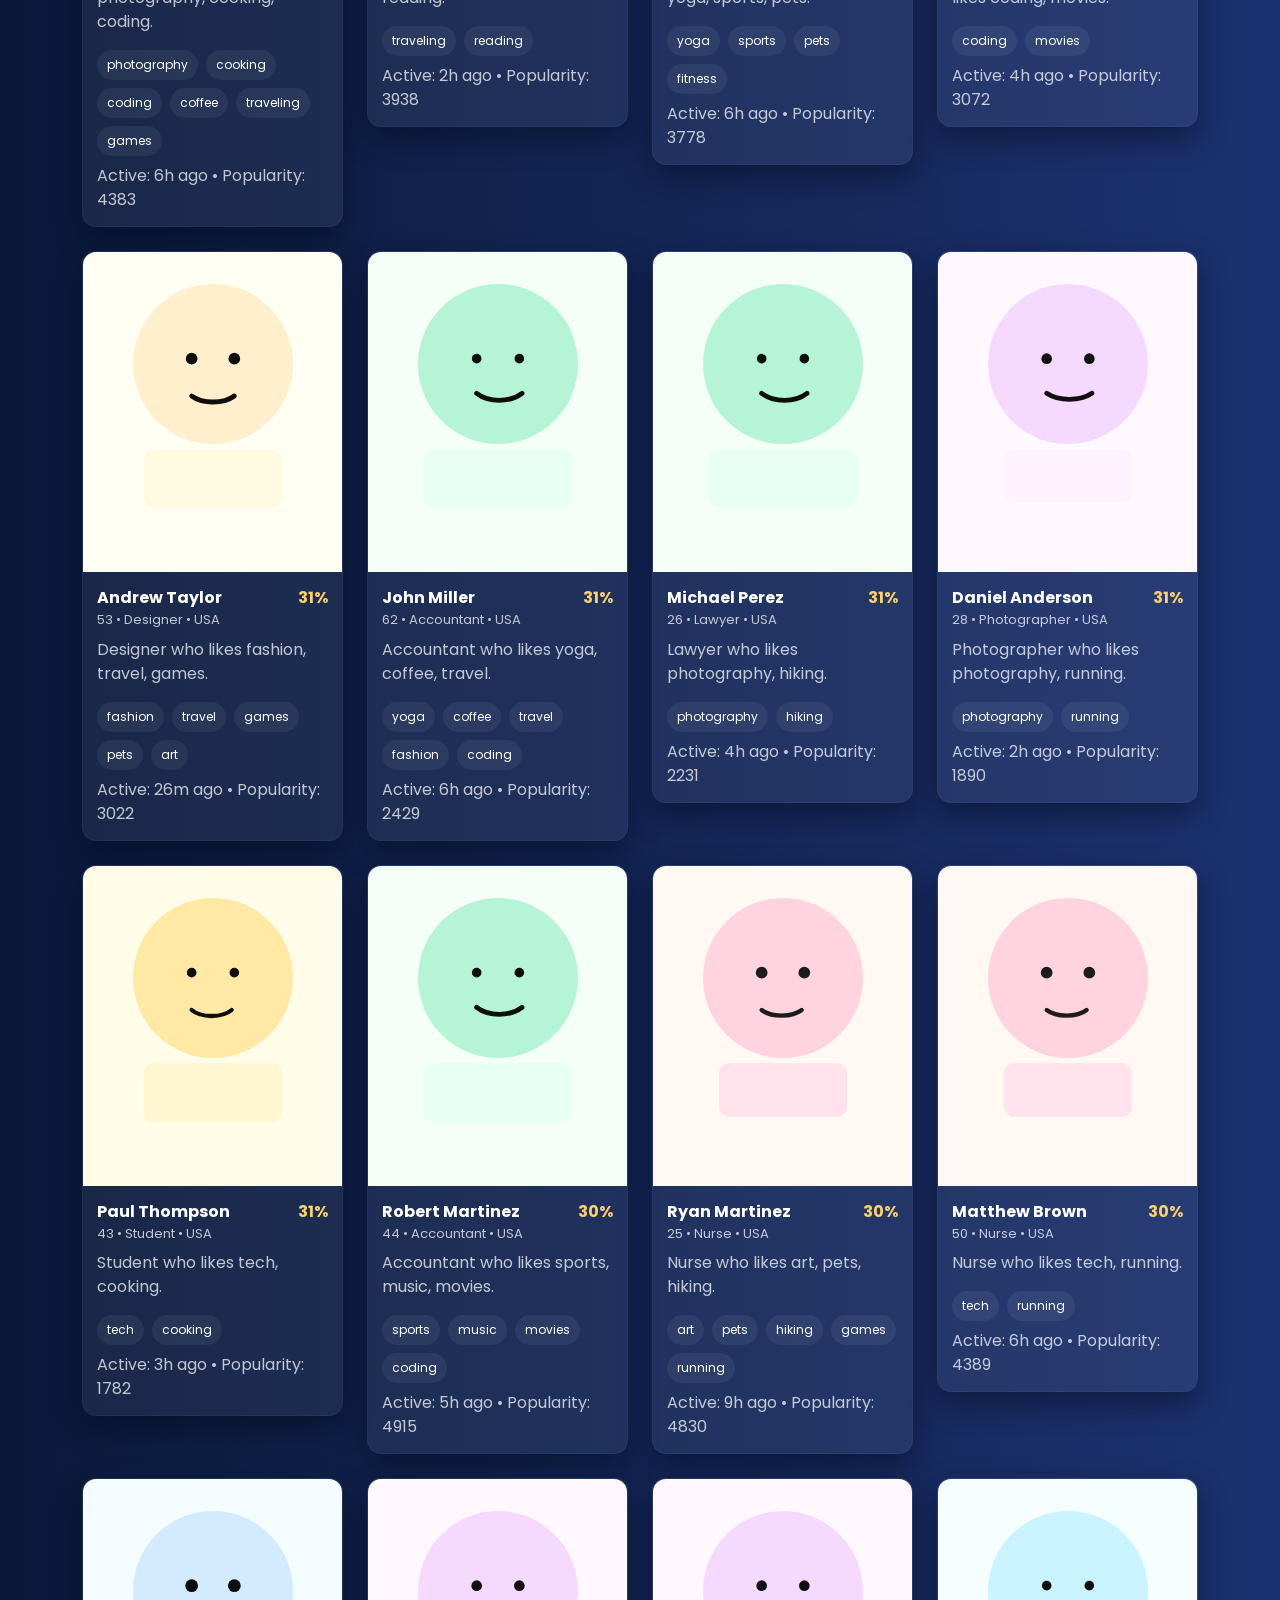
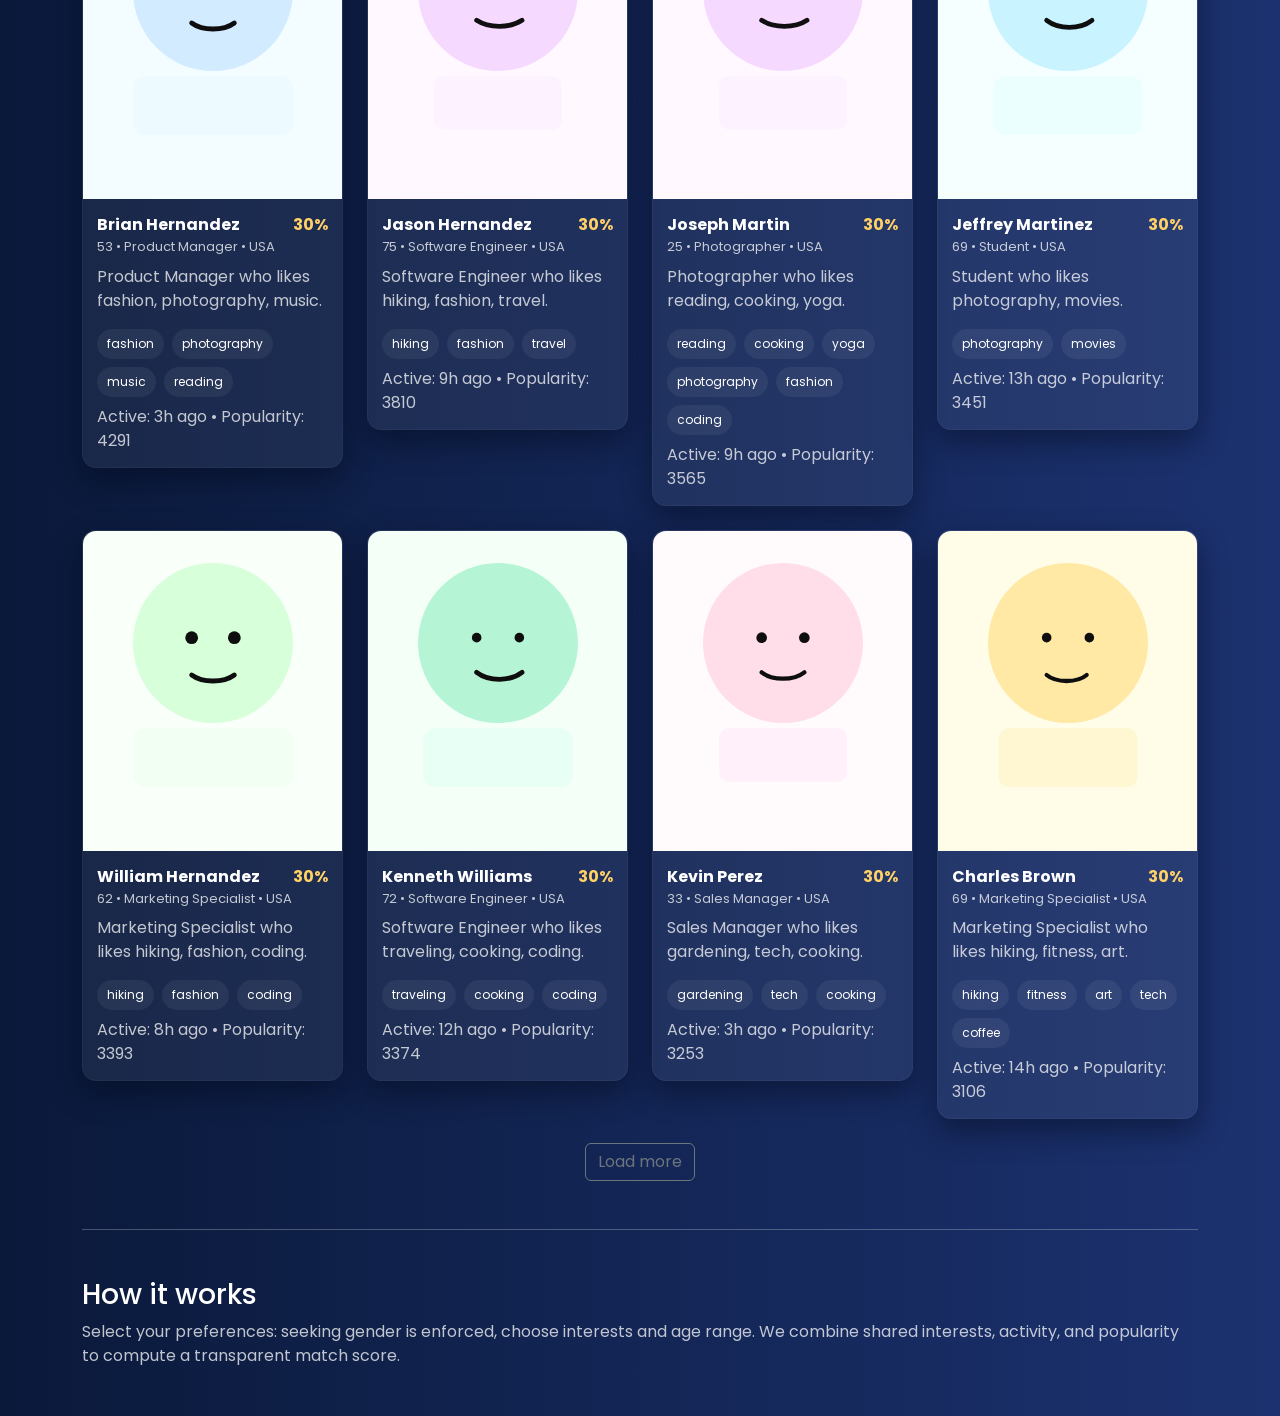
==== commit d5999ae7: "feat: onboarding + preference-based matching (seeking enforced, age range 35-65)" ====
--- a/index.html
+++ b/index.html
@@ -8,24 +8,19 @@
   <link href="https://cdn.jsdelivr.net/npm/bootstrap@5.3.2/dist/css/bootstrap.min.css" rel="stylesheet">
   <link rel="stylesheet" href="styles.css">
 </head>
-<body class="bg-light">
-  <header class="site-hero bg-gradient py-5">
+<body class="bg-dark">
+  <header class="site-hero py-5">
     <div class="container d-flex flex-column flex-md-row align-items-center gap-4">
       <div class="hero-copy">
         <h1 class="display-5 mb-3">Discover people who share your interests</h1>
-        <p class="lead mb-4">Select your gender and interests, and we’ll surface profiles with the best matches. Contact support directly via WhatsApp for any profile.</p>
+        <p class="lead mb-4">Tell us a little about yourself and we’ll surface the best matches — explained and ranked.</p>
         <div class="d-flex gap-2 mb-3">
           <a id="cta-browse" class="btn btn-primary btn-lg">Browse Profiles</a>
           <a id="cta-how" class="btn btn-outline-light btn-lg">How it works</a>
         </div>
         <div class="hero-controls mt-3">
-          <div class="mb-2 small-muted">Choose your gender</div>
-          <div class="btn-group mb-3" role="group">
-            <button id="hero-male" class="btn btn-light">I'm Male</button>
-            <button id="hero-female" class="btn btn-light">I'm Female</button>
-          </div>
-          <div class="mb-2 small-muted">Select interests (1–5)</div>
-          <div id="hero-interests" class="d-flex flex-wrap gap-2"></div>
+          <div class="mb-2 small-muted">Quick start: create your visitor profile</div>
+          <div><button id="btn-open-onboard" class="btn btn-light">Get matched — Start</button></div>
         </div>
       </div>
       <div class="hero-art d-none d-md-block ms-auto">
@@ -50,7 +45,9 @@
     </div>
 
     <section id="results">
-      <div id="match-summary" class="mb-3 small-muted">Choose interests to see tailored recommendations.</div>
+      <div id="match-summary" class="mb-3 small-muted">Create a quick visitor profile to see personalized recommendations.</div>
+      <div id="filters" class="mb-3 d-flex gap-3 align-items-center"></div>
+      <h4>Recommended for you</h4>
       <div id="profile-grid" class="row g-4"></div>
       <div class="text-center mt-4">
         <button id="btn-load-more" class="btn btn-outline-secondary">Load more</button>
@@ -60,9 +57,54 @@
     <hr class="my-5">
     <section class="how-it-works mb-5">
       <h3>How it works</h3>
-      <p class="small-muted">Select your gender and 1–5 interests. We score profiles by shared interests and surface the best matches. Click a profile to contact our support via WhatsApp (we include the match details in the message).</p>
+      <p class="small-muted">Select your preferences: seeking gender is enforced, choose interests and age range. We combine shared interests, activity, and popularity to compute a transparent match score.</p>
     </section>
   </main>
+
+  <!-- Onboarding Modal -->
+  <div class="modal" id="onboardModal" tabindex="-1">
+    <div class="modal-dialog">
+      <div class="modal-content">
+        <div class="modal-header">
+          <h5 class="modal-title">Create your visitor profile</h5>
+        </div>
+        <div class="modal-body">
+          <div class="mb-3">
+            <label class="form-label">I am</label>
+            <div class="btn-group" role="group">
+              <button id="ob-male" class="btn btn-outline-secondary">Male</button>
+              <button id="ob-female" class="btn btn-outline-secondary">Female</button>
+              <button id="ob-other" class="btn btn-outline-secondary">Other</button>
+            </div>
+          </div>
+          <div class="mb-3">
+            <label class="form-label">Seeking</label>
+            <div class="btn-group" role="group">
+              <button id="seek-male" class="btn btn-outline-secondary">Male</button>
+              <button id="seek-female" class="btn btn-outline-secondary">Female</button>
+              <button id="seek-any" class="btn btn-outline-secondary active">Any</button>
+            </div>
+          </div>
+          <div class="mb-3">
+            <label class="form-label">Age range</label>
+            <div class="d-flex gap-2 align-items-center">
+              <input id="age-min" type="number" class="form-control form-control-sm" value="35" style="width:80px">-
+              <input id="age-max" type="number" class="form-control form-control-sm" value="65" style="width:80px">
+            </div>
+            <div class="small-muted mt-1">Default 35–65</div>
+          </div>
+          <div class="mb-3">
+            <label class="form-label">Choose interests (1–5)</label>
+            <div id="onboard-interests" class="d-flex flex-wrap gap-2"></div>
+          </div>
+        </div>
+        <div class="modal-footer">
+          <button id="ob-cancel" class="btn btn-secondary">Cancel</button>
+          <button id="ob-save" class="btn btn-primary">Save & Browse</button>
+        </div>
+      </div>
+    </div>
+  </div>
 
   <!-- Profile Modal -->
   <div class="modal" id="profileModal" tabindex="-1">
--- a/styles.css
+++ b/styles.css
@@ -1,28 +1,39 @@
-/* styles.css */
+/* styles.css - updated for darker homepage background and onboarding styles */
 :root{
-  --bg-gradient: linear-gradient(90deg, rgba(40,99,255,0.95) 0%, rgba(90,43,255,0.9) 100%);
-  --muted: #6c757d;
-  --card-bg: #ffffff;
-  --accent: #5a2bff;
+  --bg-gradient: linear-gradient(90deg, rgba(10,25,58,1) 0%, rgba(28,50,112,1) 100%);
+  --muted: rgba(255,255,255,0.74);
+  --card-bg: rgba(255,255,255,0.06);
+  --card-text: #ffffff;
+  --accent: #ffd166; /* warm accent to contrast dark bg */
 }
-body{ font-family: 'Poppins', system-ui, -apple-system, 'Segoe UI', Roboto, 'Helvetica Neue', Arial; background: #f8f9fa; }
-.site-hero{ background: var(--bg-gradient); color: #fff; }
+body{
+  font-family: 'Poppins', system-ui, -apple-system, 'Segoe UI', Roboto, 'Helvetica Neue', Arial;
+  background: var(--bg-gradient);
+  color: var(--card-text);
+  -webkit-font-smoothing:antialiased;
+}
+.site-hero{ background: linear-gradient(90deg, rgba(8,20,45,0.95) 0%, rgba(25,42,90,0.95) 100%); color: #fff; }
 .site-hero .hero-image{ width:420px; height:320px; object-fit:cover }
 .small-muted{ color:var(--muted); }
-.hero-controls .btn-light{ background: rgba(255,255,255,0.12); color: #fff; }
+.hero-controls .btn-light{ background: rgba(255,255,255,0.08); color: #fff; border: 1px solid rgba(255,255,255,0.06); }
 
-.profile-card{ background:var(--card-bg); border-radius:14px; overflow:hidden; box-shadow:0 6px 18px rgba(16,24,40,0.06); cursor:pointer; transition:transform .18s ease, box-shadow .18s ease; }
-.profile-card:hover{ transform:translateY(-6px); box-shadow:0 12px 30px rgba(16,24,40,0.12); }
-.profile-photo{ width:100%; height:260px; object-fit:cover; display:block }
-.profile-body{ padding:14px }
-.profile-name{ font-weight:600; font-size:1rem }
+/* Onboarding chips */
+.chip { padding:6px 10px; border-radius:999px; background: rgba(255,255,255,0.06); color:#fff; border:1px solid rgba(255,255,255,0.03); cursor:pointer }
+.chip.active { background: var(--accent); color:#0b1224 }
+
+/* Profile cards on dark background */
+.profile-card{ background:var(--card-bg); border-radius:14px; overflow:hidden; box-shadow:0 12px 30px rgba(2,6,23,0.45); cursor:pointer; transition:transform .18s ease, box-shadow .18s ease; border: 1px solid rgba(255,255,255,0.04); }
+.profile-card:hover{ transform:translateY(-6px); box-shadow:0 20px 40px rgba(2,6,23,0.55); }
+.profile-photo{ width:100%; height:320px; object-fit:cover; display:block; filter: contrast(1.03) saturate(1.05); }
+.profile-body{ padding:14px; color:var(--card-text); }
+.profile-name{ font-weight:700; font-size:1rem; color:#fff }
 .profile-sub{ color:var(--muted); font-size:13px }
-.tag-chip{ background:#f1f3ff; color:#2b2b2b; padding:4px 8px; border-radius:999px; font-size:12px }
-.tag-chip.match{ background: var(--accent); color: #fff }
-.match-score{ font-weight:600; color:var(--accent); }
-.progress-bar-lite{ height:8px; background:#e9ecef; border-radius:999px; overflow:hidden }
+.tag-chip{ background: rgba(255,255,255,0.06); color: #fff; padding:6px 10px; border-radius:999px; font-size:12px }
+.tag-chip.match{ background: var(--accent); color: #0b1224 }
+.match-score{ font-weight:700; color:var(--accent); }
+.progress-bar-lite{ height:8px; background:rgba(255,255,255,0.06); border-radius:999px; overflow:hidden }
 .progress-bar-lite > i{ display:block; height:100%; background:var(--accent); width:0%; transition:width .4s ease }
 
-.modal-photo{ width:180px; height:180px; object-fit:cover }
+.modal-photo{ width:220px; height:220px; object-fit:cover; border-radius:12px }
 
-@media (max-width:767px){ .site-hero .hero-image{ display:none } .profile-photo{ height:200px } }
+@media (max-width:767px){ .site-hero .hero-image{ display:none } .profile-photo{ height:220px } }
